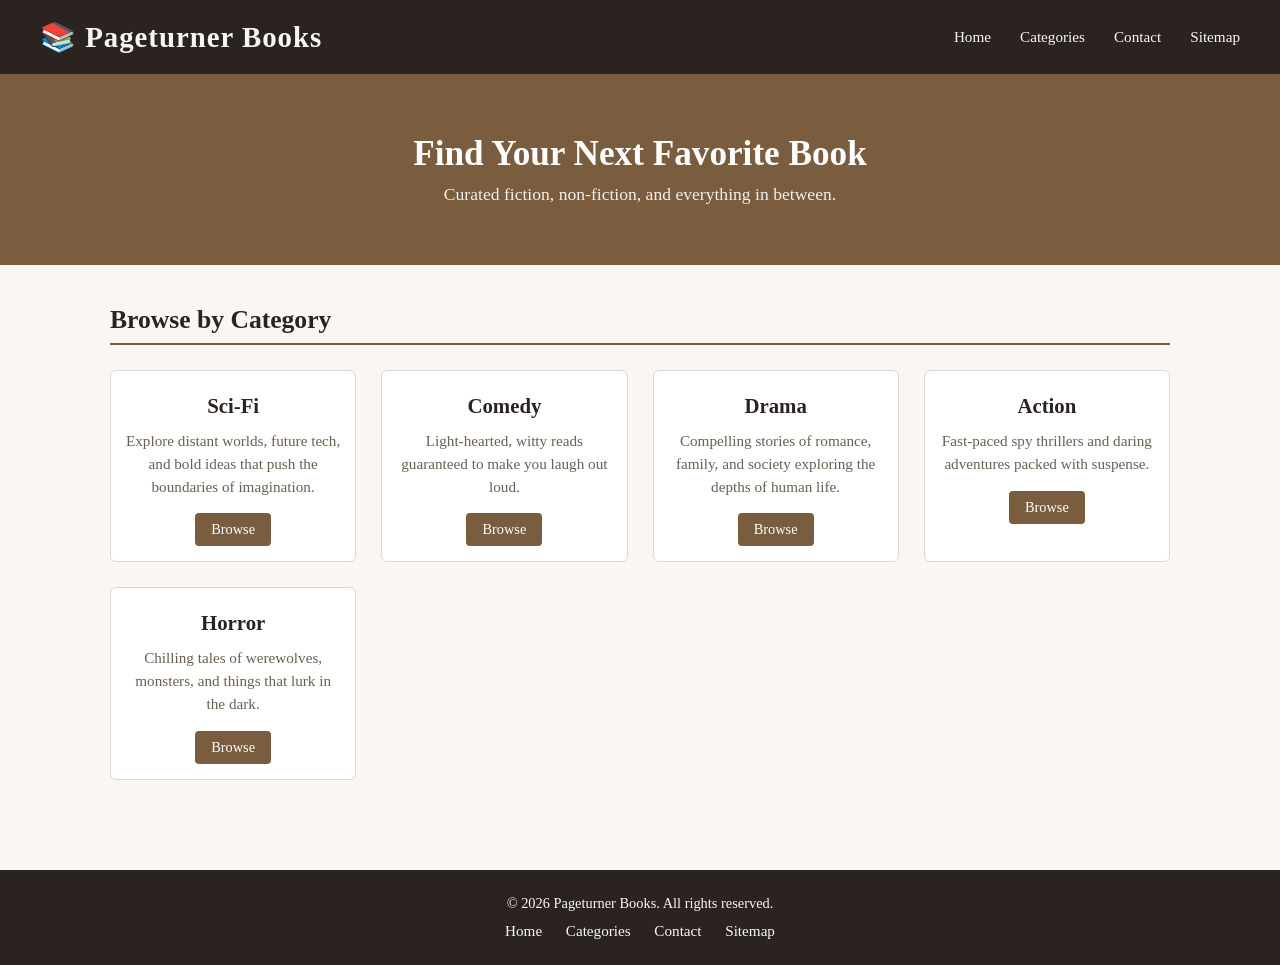
==== index.html @ 23ab6cc3 "Add SEO and web performance assignment" ====
<!DOCTYPE html>
<html lang="en">
<head>
<meta charset="UTF-8">
<meta name="viewport" content="width=device-width, initial-scale=1.0">
<title>Pageturner Books | Online Book Store</title>
<meta name="description" content="Pageturner Books is a curated online bookstore offering fiction, non-fiction, sci-fi, comedy, drama, action, and horror books.">
<link rel="stylesheet" href="style.css">

<script type="application/ld+json">
{
  "@context": "https://schema.org",
  "@type": "BookStore",
  "name": "Pageturner Books",
  "description": "Pageturner Books is a curated bookstore offering fiction, non-fiction, sci-fi, comedy, drama, action, and horror books.",
  "url": "https://example.com/",
  "telephone": "+91-9876543210",
  "address": {
    "@type": "PostalAddress",
    "streetAddress": "123 Book Street",
    "addressLocality": "Surat",
    "addressRegion": "Gujarat",
    "postalCode": "395005",
    "addressCountry": "IN"
  },
  "openingHours": [
    "Mo-Fr 09:00-20:00",
    "Sa-Su 10:00-18:00"
  ],
  "priceRange": "$$"
}
</script>
</head>
<body>

<header>
  <h1>📚 Pageturner Books</h1>
  <nav>
    <a href="index.html">Home</a>
    <a href="menu.html">Categories</a>
    <a href="contact.html">Contact</a>
    <a href="sitemap.html">Sitemap</a>
  </nav>
</header>

<section class="hero">
  <h2>Find Your Next Favorite Book</h2>
  <p>Curated fiction, non-fiction, and everything in between.</p>
</section>

<main>
  <h2>Browse by Category</h2>
  <div class="books">

    <div class="book-card">
      <h3>Sci-Fi</h3>
      <p class="desc">Explore distant worlds, future tech, and bold ideas that push the boundaries of imagination.</p>
      <button class="btn">Browse</button>
    </div>

    <div class="book-card">
      <h3>Comedy</h3>
      <p class="desc">Light-hearted, witty reads guaranteed to make you laugh out loud.</p>
      <button class="btn">Browse</button>
    </div>

    <div class="book-card">
      <h3>Drama</h3>
      <p class="desc">Compelling stories of romance, family, and society exploring the depths of human life.</p>
      <button class="btn">Browse</button>
    </div>

    <div class="book-card">
      <h3>Action</h3>
      <p class="desc">Fast-paced spy thrillers and daring adventures packed with suspense.</p>
      <button class="btn">Browse</button>
    </div>

    <div class="book-card">
      <h3>Horror</h3>
      <p class="desc">Chilling tales of werewolves, monsters, and things that lurk in the dark.</p>
      <button class="btn">Browse</button>
    </div>

  </div>
</main>

<footer>
  <p>&copy; 2026 Pageturner Books. All rights reserved.</p>
  <nav>
    <a href="index.html">Home</a>
    <a href="menu.html">Categories</a>
    <a href="contact.html">Contact</a>
    <a href="sitemap.html">Sitemap</a>
  </nav>
</footer>

</body>
</html>
---- style.css ----
* {
    margin: 0;
    padding: 0;
    box-sizing: border-box;
}

body {
    font-family: Georgia, "Times New Roman", serif;
    background: #faf7f2;
    color: #2b2320;
}

header {
    background: #2b2320;
    color: #faf7f2;
    padding: 20px 40px;
    display: flex;
    justify-content: space-between;
    align-items: center;
}

header h1 {
    font-size: 1.8rem;
    letter-spacing: 1px;
}

nav a {
    color: #faf7f2;
    text-decoration: none;
    margin-left: 25px;
    font-size: 0.95rem;
}

nav a:hover {
    text-decoration: underline;
}

.hero {
    background: #7a5c3e;
    color: #fff;
    text-align: center;
    padding: 60px 20px;
}

.hero h2 {
    font-size: 2.2rem;
    margin-bottom: 10px;
}

.hero p {
    font-size: 1.1rem;
    opacity: 0.9;
}

main {
    max-width: 1100px;
    margin: 0 auto;
    padding: 40px 20px;
}

main h2 {
    margin-bottom: 25px;
    font-size: 1.6rem;
    border-bottom: 2px solid #7a5c3e;
    padding-bottom: 8px;
}

/* Home Page Specific Classes (matched from bookstore.html internal CSS) */
.books {
    display: grid;
    grid-template-columns: repeat(auto-fill, minmax(200px, 1fr));
    gap: 25px;
}

.book-card {
    background: #fff;
    border: 1px solid #e0d8cc;
    border-radius: 6px;
    padding: 15px;
    text-align: center;
    transition: transform 0.2s ease, box-shadow 0.2s ease;
}

.book-card:hover {
    transform: translateY(-4px);
    box-shadow: 0 6px 14px rgba(0, 0, 0, 0.1);
}

.book-card h3 {
    font-size: 1.3rem;
    margin-bottom: 12px;
    margin-top: 8px;
}

.book-card p.desc {
    color: #6b5f52;
    font-size: 0.95rem;
    margin-bottom: 15px;
    line-height: 1.5;
}

/* Categories Page Card Classes (menu.html) */
.cards {
    display: grid;
    grid-template-columns: repeat(auto-fill, minmax(200px, 1fr));
    gap: 25px;
}

.card {
    background: #fff;
    border: 1px solid #e0d8cc;
    border-radius: 6px;
    padding: 20px;
    text-align: center;
    transition: transform 0.2s ease, box-shadow 0.2s ease;
}

.card:hover {
    transform: translateY(-4px);
    box-shadow: 0 6px 14px rgba(0, 0, 0, 0.1);
}

.card h3 {
    font-size: 1.3rem;
    margin-bottom: 12px;
    margin-top: 8px;
}

.card p {
    color: #6b5f52;
    font-size: 0.95rem;
    margin-bottom: 15px;
    line-height: 1.5;
}

.category-icon {
    font-size: 2.5rem;
    margin-bottom: 10px;
}

/* Contact Page Classes (contact.html) */
.contact-layout {
    display: grid;
    grid-template-columns: 1fr 1.2fr;
    gap: 25px;
}

.contact-info {
    list-style: none;
}

.contact-info li {
    padding: 14px 0;
    border-bottom: 1px solid #e0d8cc;
    color: #6b5f52;
    line-height: 1.5;
}

.contact-info strong {
    color: #2b2320;
}

.form-group {
    margin-bottom: 18px;
}

.form-group label {
    display: block;
    margin-bottom: 7px;
    font-weight: bold;
}

.form-group input,
.form-group textarea {
    width: 100%;
    padding: 10px 12px;
    border: 1px solid #e0d8cc;
    border-radius: 4px;
    background: #fff;
    color: #2b2320;
    font-family: inherit;
    font-size: 0.95rem;
}

.form-group textarea {
    min-height: 140px;
    resize: vertical;
}

.form-group input:focus,
.form-group textarea:focus {
    outline: none;
    border-color: #7a5c3e;
    box-shadow: 0 0 0 2px rgba(122, 92, 62, 0.15);
}

.btn {
    background: #7a5c3e;
    color: #fff;
    border: none;
    padding: 8px 16px;
    border-radius: 4px;
    cursor: pointer;
    font-size: 0.9rem;
    font-family: inherit;
}

.btn:hover {
    background: #5f4630;
}

/* Sitemap Page Classes (sitemap.html) */
.sitemap-list {
    list-style: none;
}

.sitemap-list li {
    margin-bottom: 12px;
}

.sitemap-list a {
    display: block;
    background: #fff;
    border: 1px solid #e0d8cc;
    border-radius: 6px;
    padding: 15px 18px;
    color: #2b2320;
    text-decoration: none;
    transition: transform 0.2s ease, box-shadow 0.2s ease;
}

.sitemap-list a:hover {
    transform: translateY(-3px);
    box-shadow: 0 6px 14px rgba(0, 0, 0, 0.1);
    color: #7a5c3e;
}

/* Footer Section styling */
footer {
    background: #2b2320;
    color: #faf7f2;
    text-align: center;
    padding: 25px;
    margin-top: 50px;
    font-size: 0.9rem;
}

footer nav {
    margin-top: 10px;
}

footer nav a {
    margin: 0 10px;
    color: #faf7f2;
    text-decoration: none;
}

footer nav a:hover {
    text-decoration: underline;
}

/* Media Queries for responsiveness */
@media (max-width: 700px) {
    header {
        flex-direction: column;
        gap: 15px;
        text-align: center;
        padding: 20px;
    }

    nav a {
        margin: 0 8px;
    }

    .hero {
        padding: 45px 20px;
    }

    .hero h2 {
        font-size: 1.8rem;
    }

    main {
        padding: 30px 15px;
    }

    .contact-layout {
        grid-template-columns: 1fr;
    }

    .books, .cards {
        grid-template-columns: 1fr;
    }
}
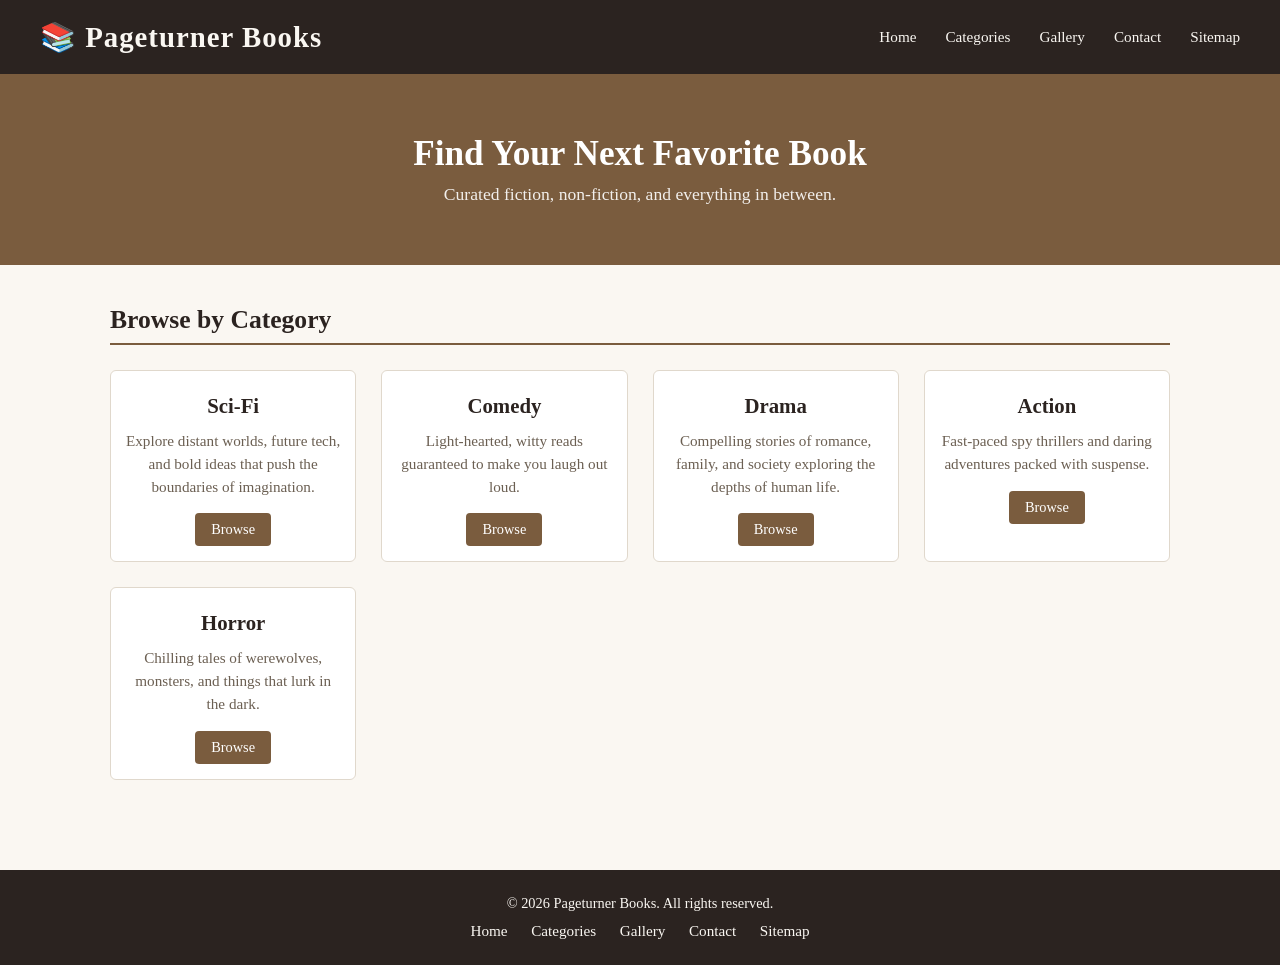
==== commit d0c02667: "Page created for video and images for the bookstore" ====
--- a/index.html
+++ b/index.html
@@ -38,6 +38,7 @@
   <nav>
     <a href="index.html">Home</a>
     <a href="menu.html">Categories</a>
+    <a href="gallery.html">Gallery</a>
     <a href="contact.html">Contact</a>
     <a href="sitemap.html">Sitemap</a>
   </nav>
@@ -90,6 +91,7 @@
   <nav>
     <a href="index.html">Home</a>
     <a href="menu.html">Categories</a>
+    <a href="gallery.html">Gallery</a>
     <a href="contact.html">Contact</a>
     <a href="sitemap.html">Sitemap</a>
   </nav>
--- a/style.css
+++ b/style.css
@@ -259,6 +259,64 @@
     text-decoration: underline;
 }
 
+/* Gallery Page Classes (gallery.html) */
+.gallery-container {
+    display: flex;
+    flex-wrap: wrap;
+    gap: 25px;
+    justify-content: center;
+}
+
+.gallery-item {
+    background: #fff;
+    border: 1px solid #e0d8cc;
+    border-radius: 6px;
+    padding: 15px;
+    width: calc(33.33% - 17px);
+    text-align: center;
+    transition: transform 0.2s ease, box-shadow 0.2s ease;
+}
+
+.gallery-item:hover {
+    transform: translateY(-4px);
+    box-shadow: 0 6px 14px rgba(0, 0, 0, 0.1);
+}
+
+.gallery-item img {
+    width: 100%;
+    height: auto;
+    max-height: 280px;
+    object-fit: contain;
+    border-radius: 4px;
+    margin-bottom: 12px;
+}
+
+.gallery-item h3 {
+    font-size: 1.2rem;
+    margin-bottom: 8px;
+    color: #2b2320;
+}
+
+.gallery-item p {
+    color: #6b5f52;
+    font-size: 0.9rem;
+    margin-bottom: 10px;
+}
+
+.gallery-video-container {
+    margin-top: 50px;
+    text-align: center;
+}
+
+.gallery-video {
+    width: 100%;
+    max-width: 750px;
+    border-radius: 8px;
+    border: 1px solid #e0d8cc;
+    box-shadow: 0 4px 10px rgba(0, 0, 0, 0.05);
+    outline: none;
+}
+
 /* Media Queries for responsiveness */
 @media (max-width: 700px) {
     header {
@@ -291,4 +349,8 @@
     .books, .cards {
         grid-template-columns: 1fr;
     }
-}
+
+    .gallery-item {
+        width: 100%;
+    }
+}
